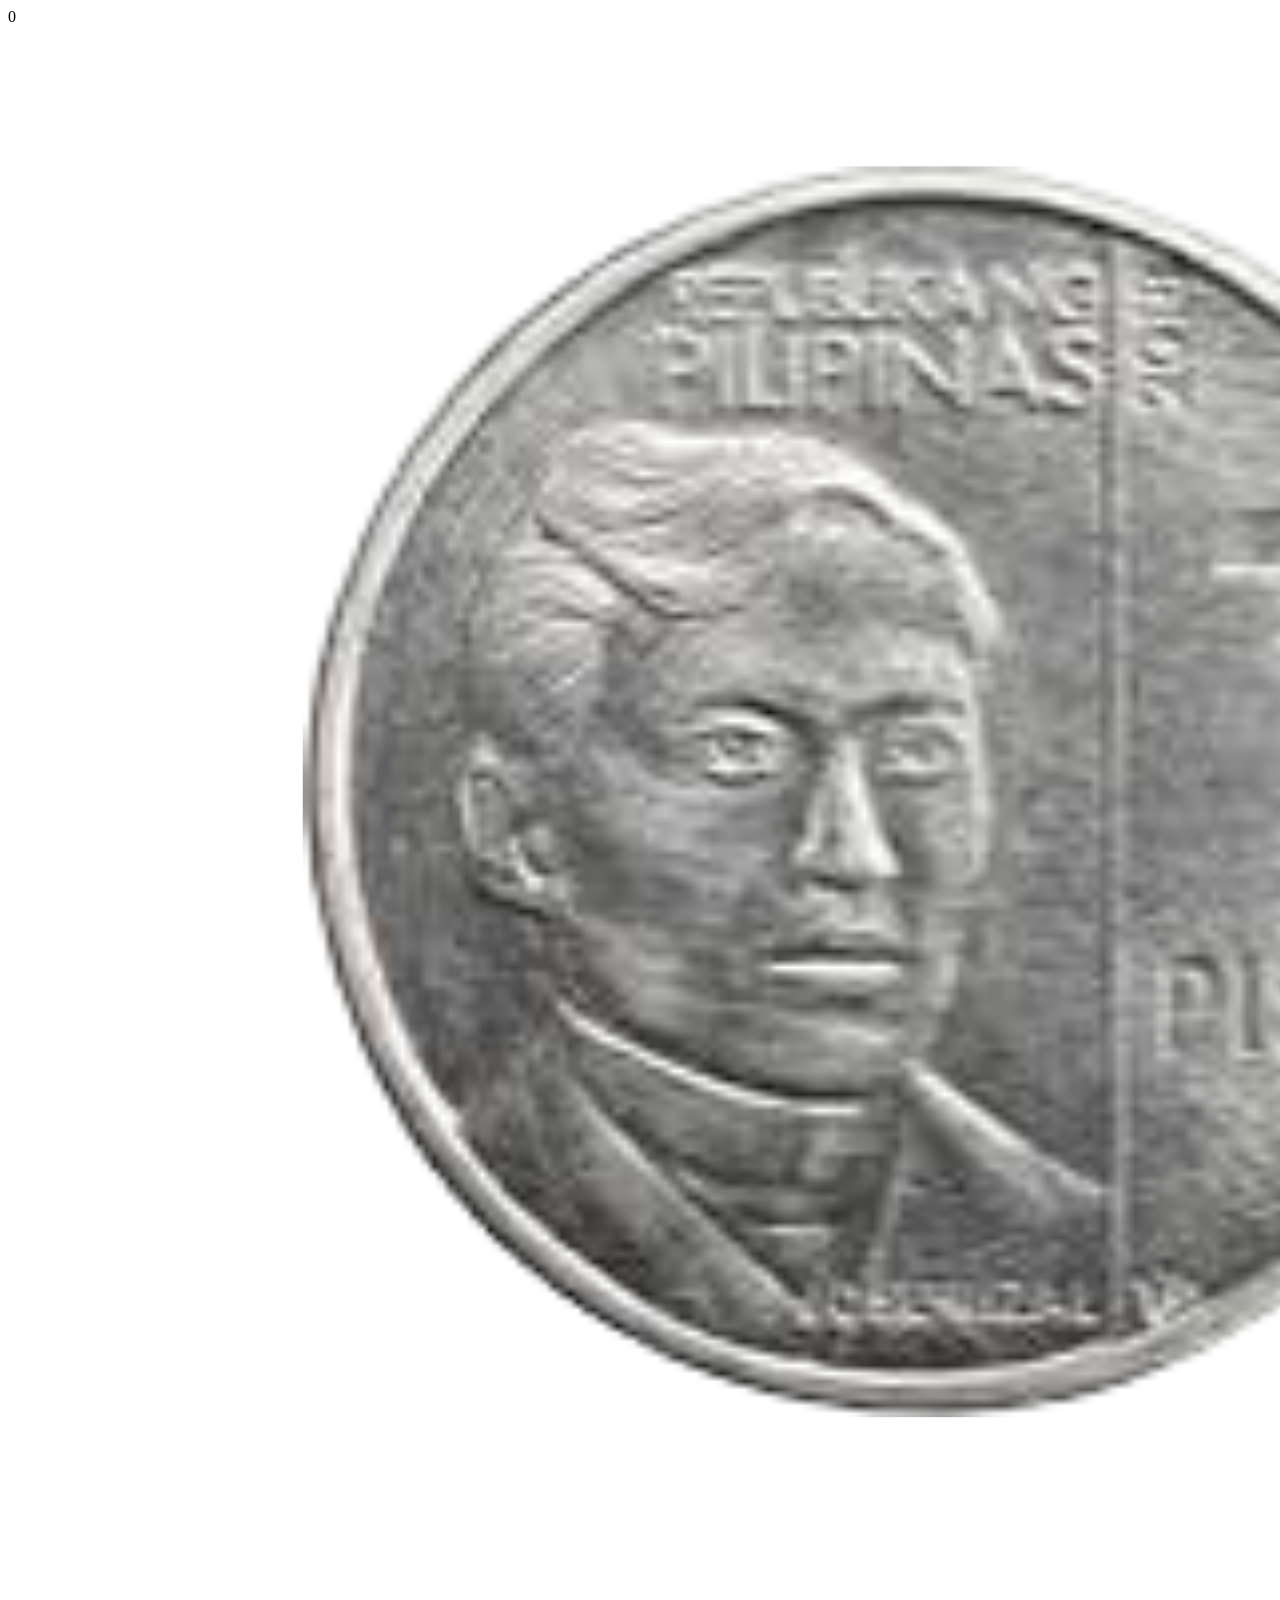
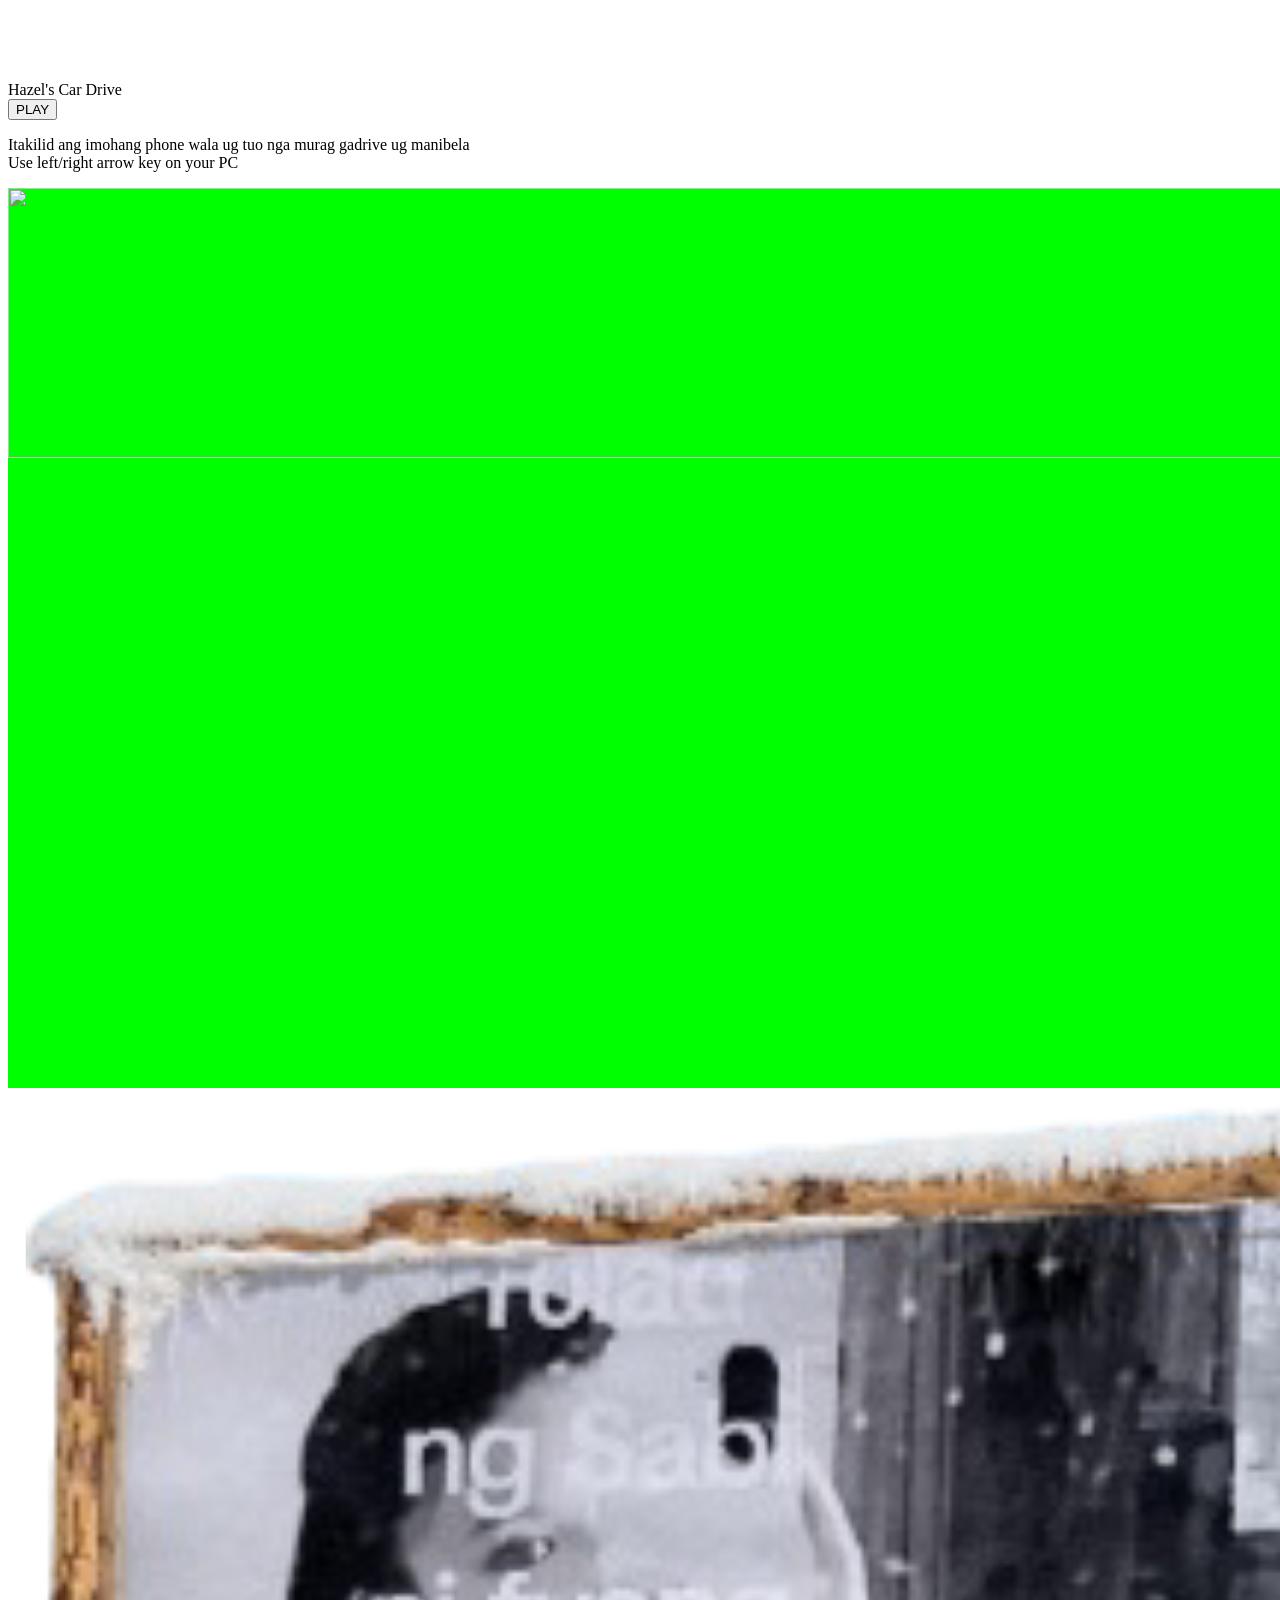
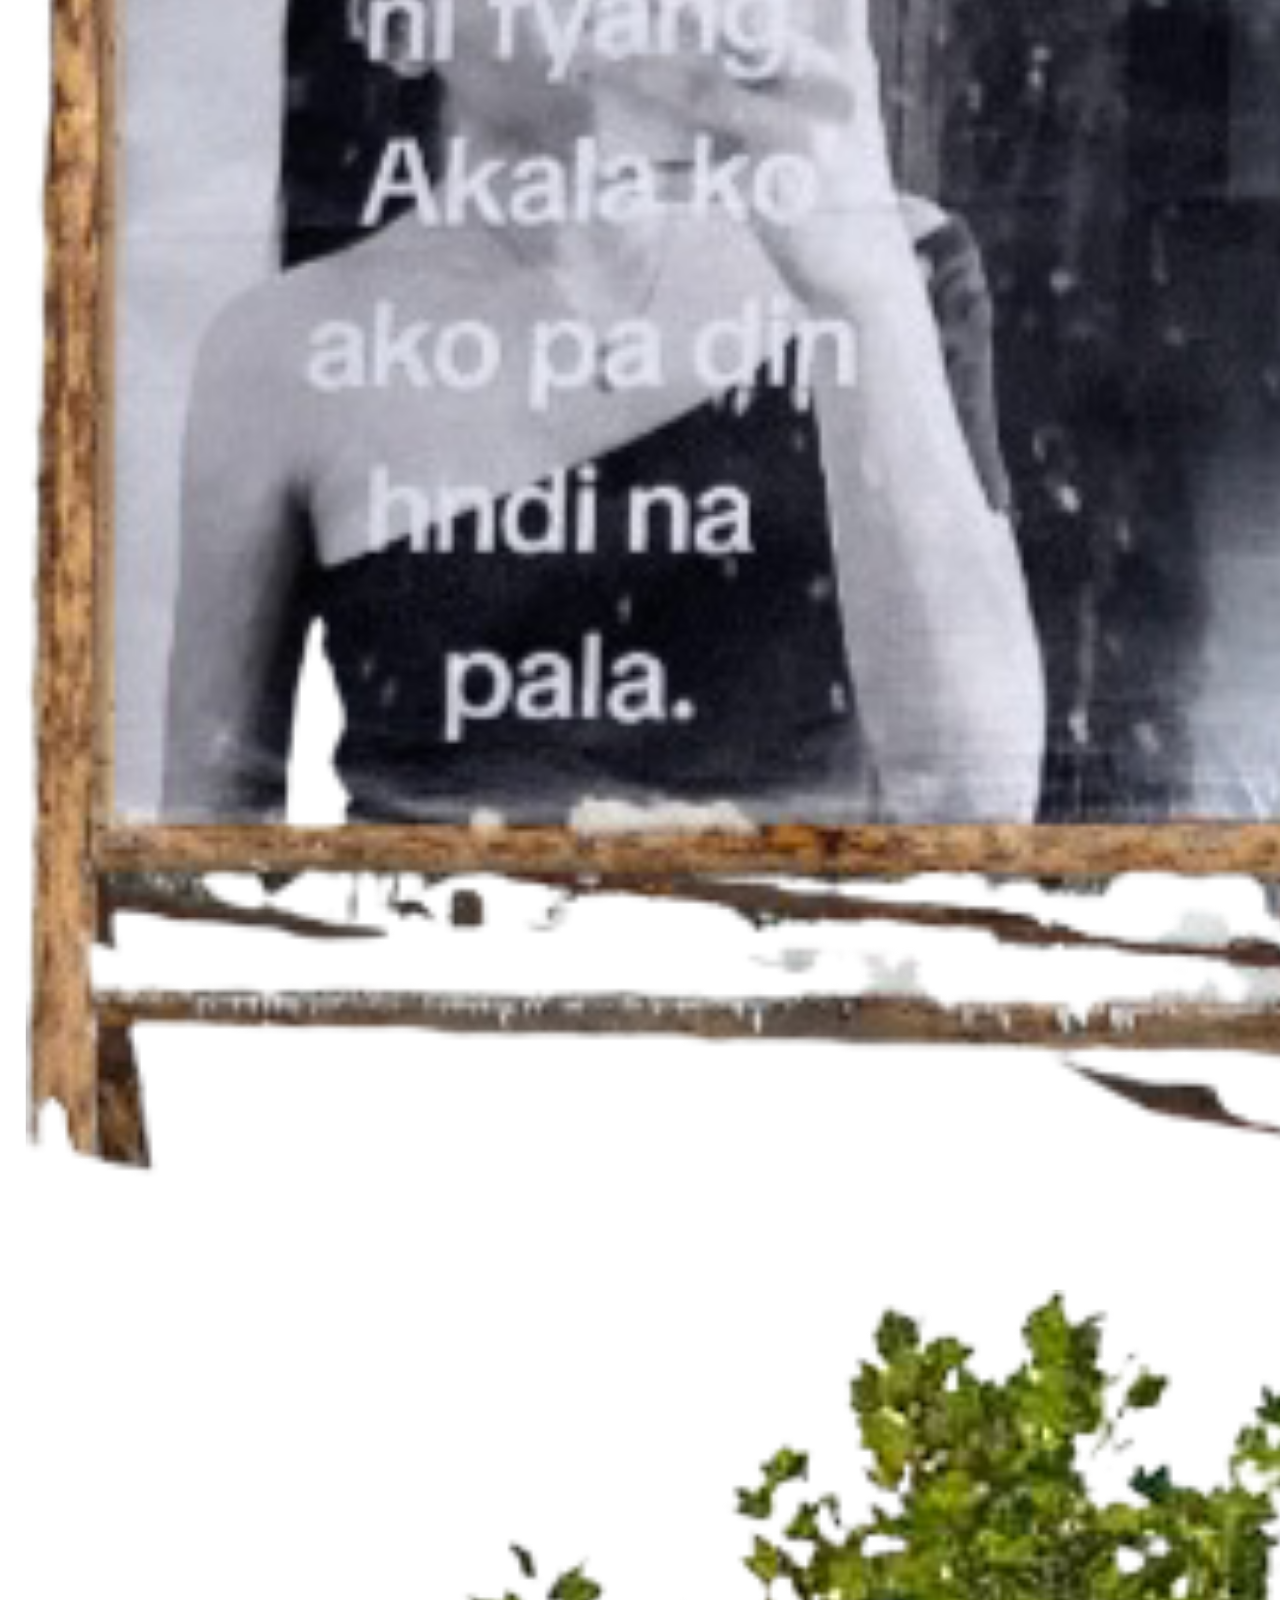
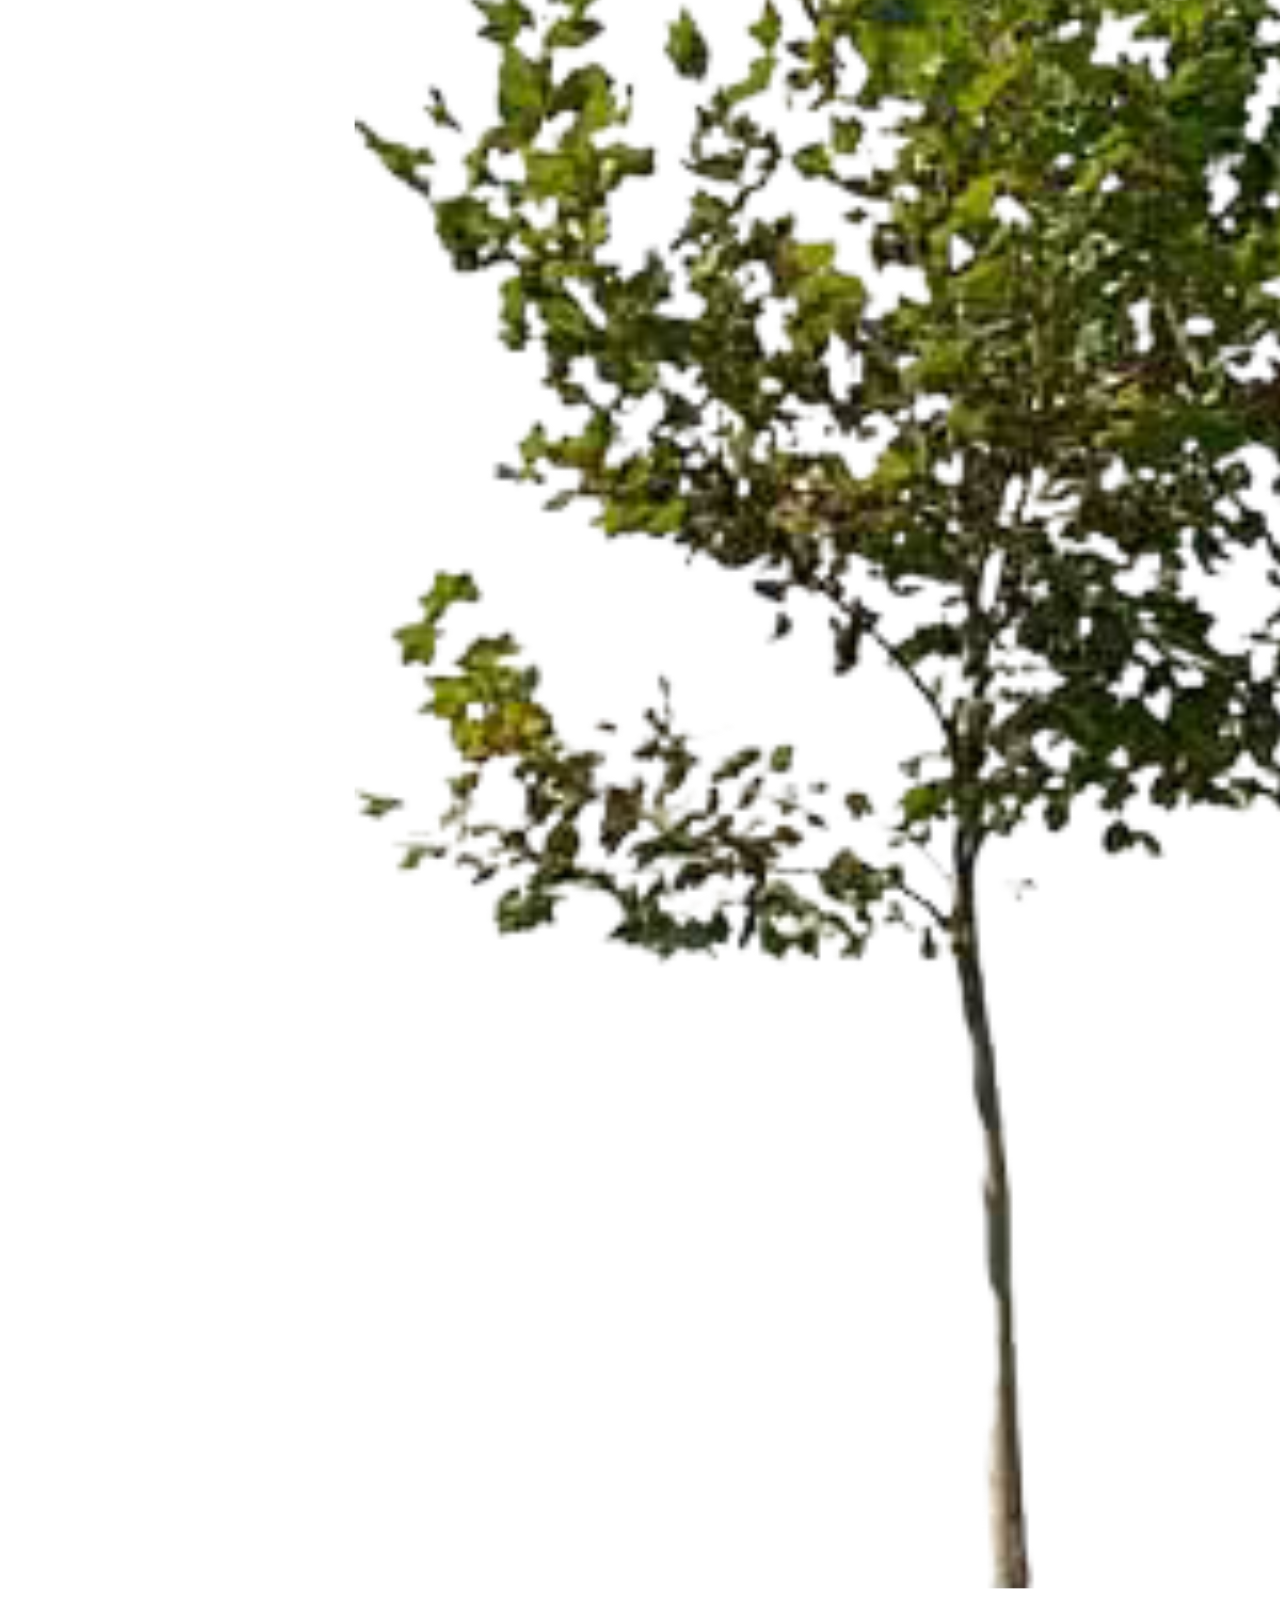
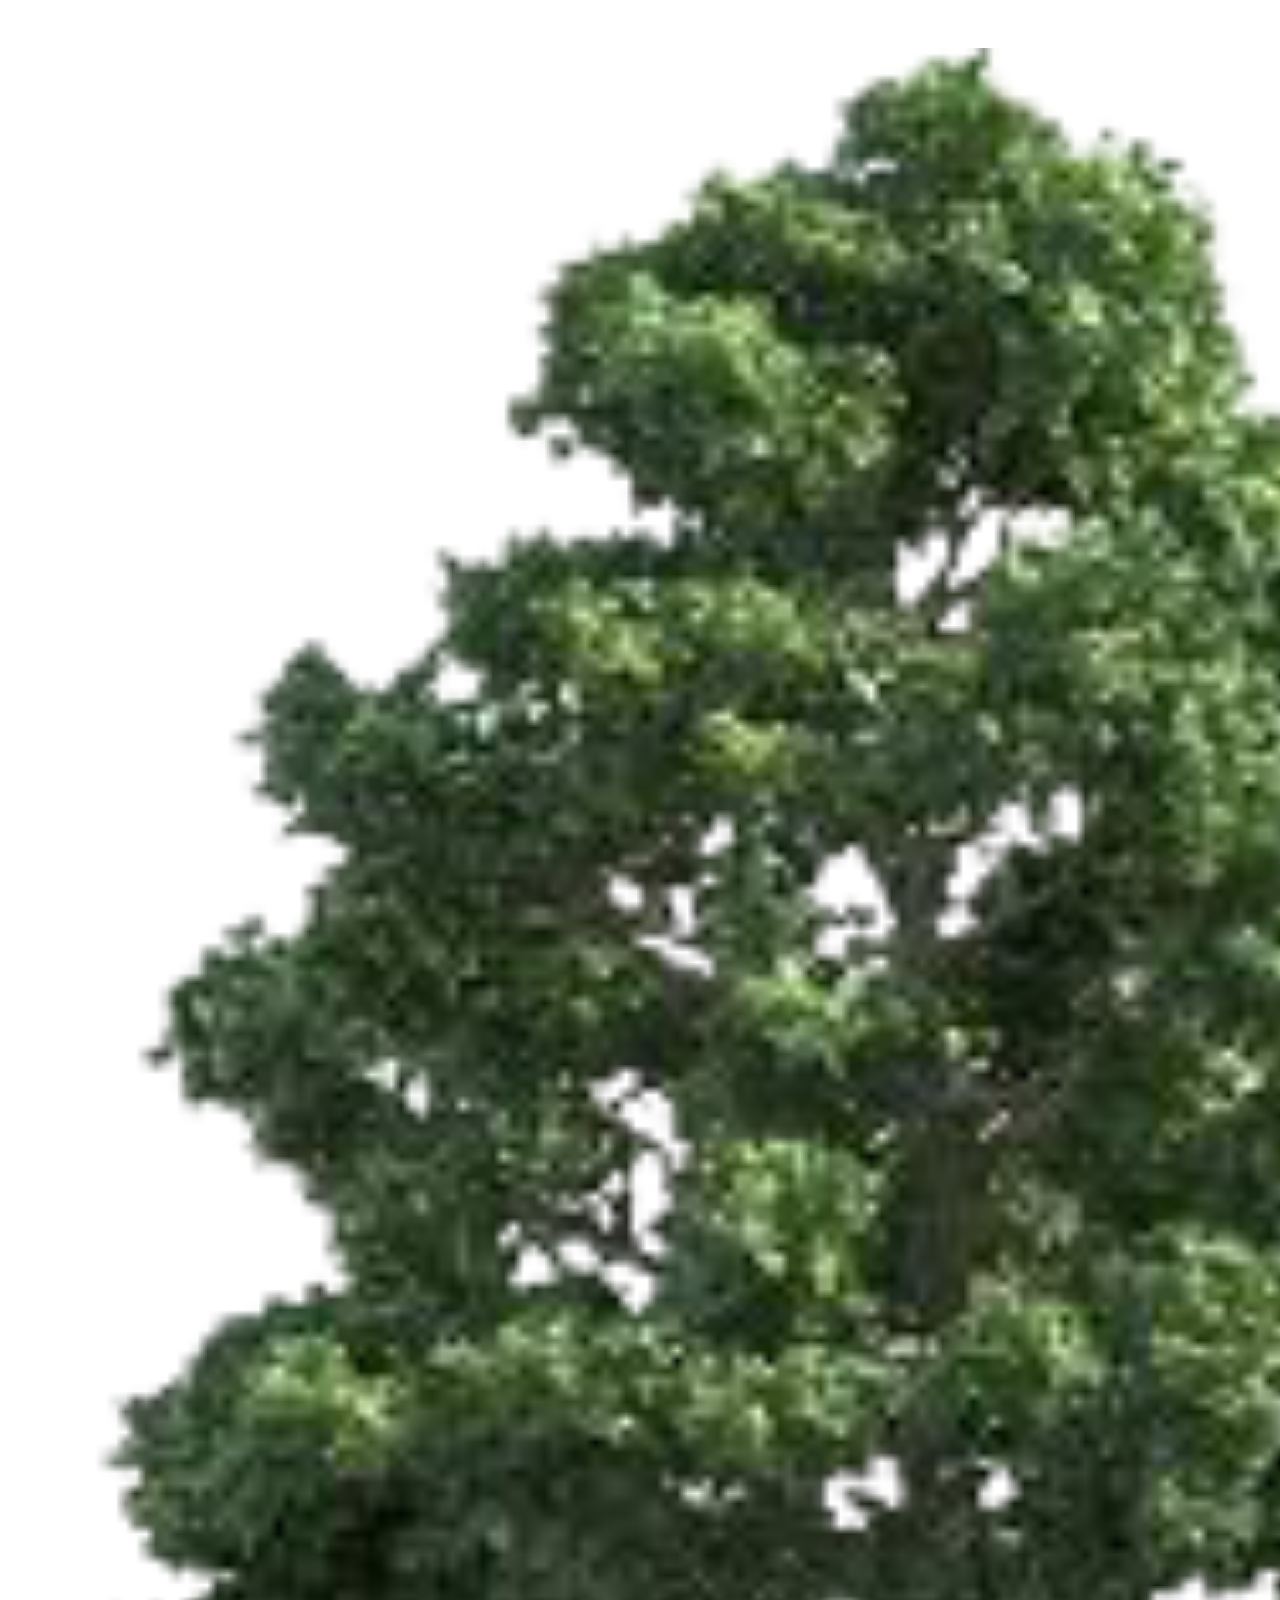
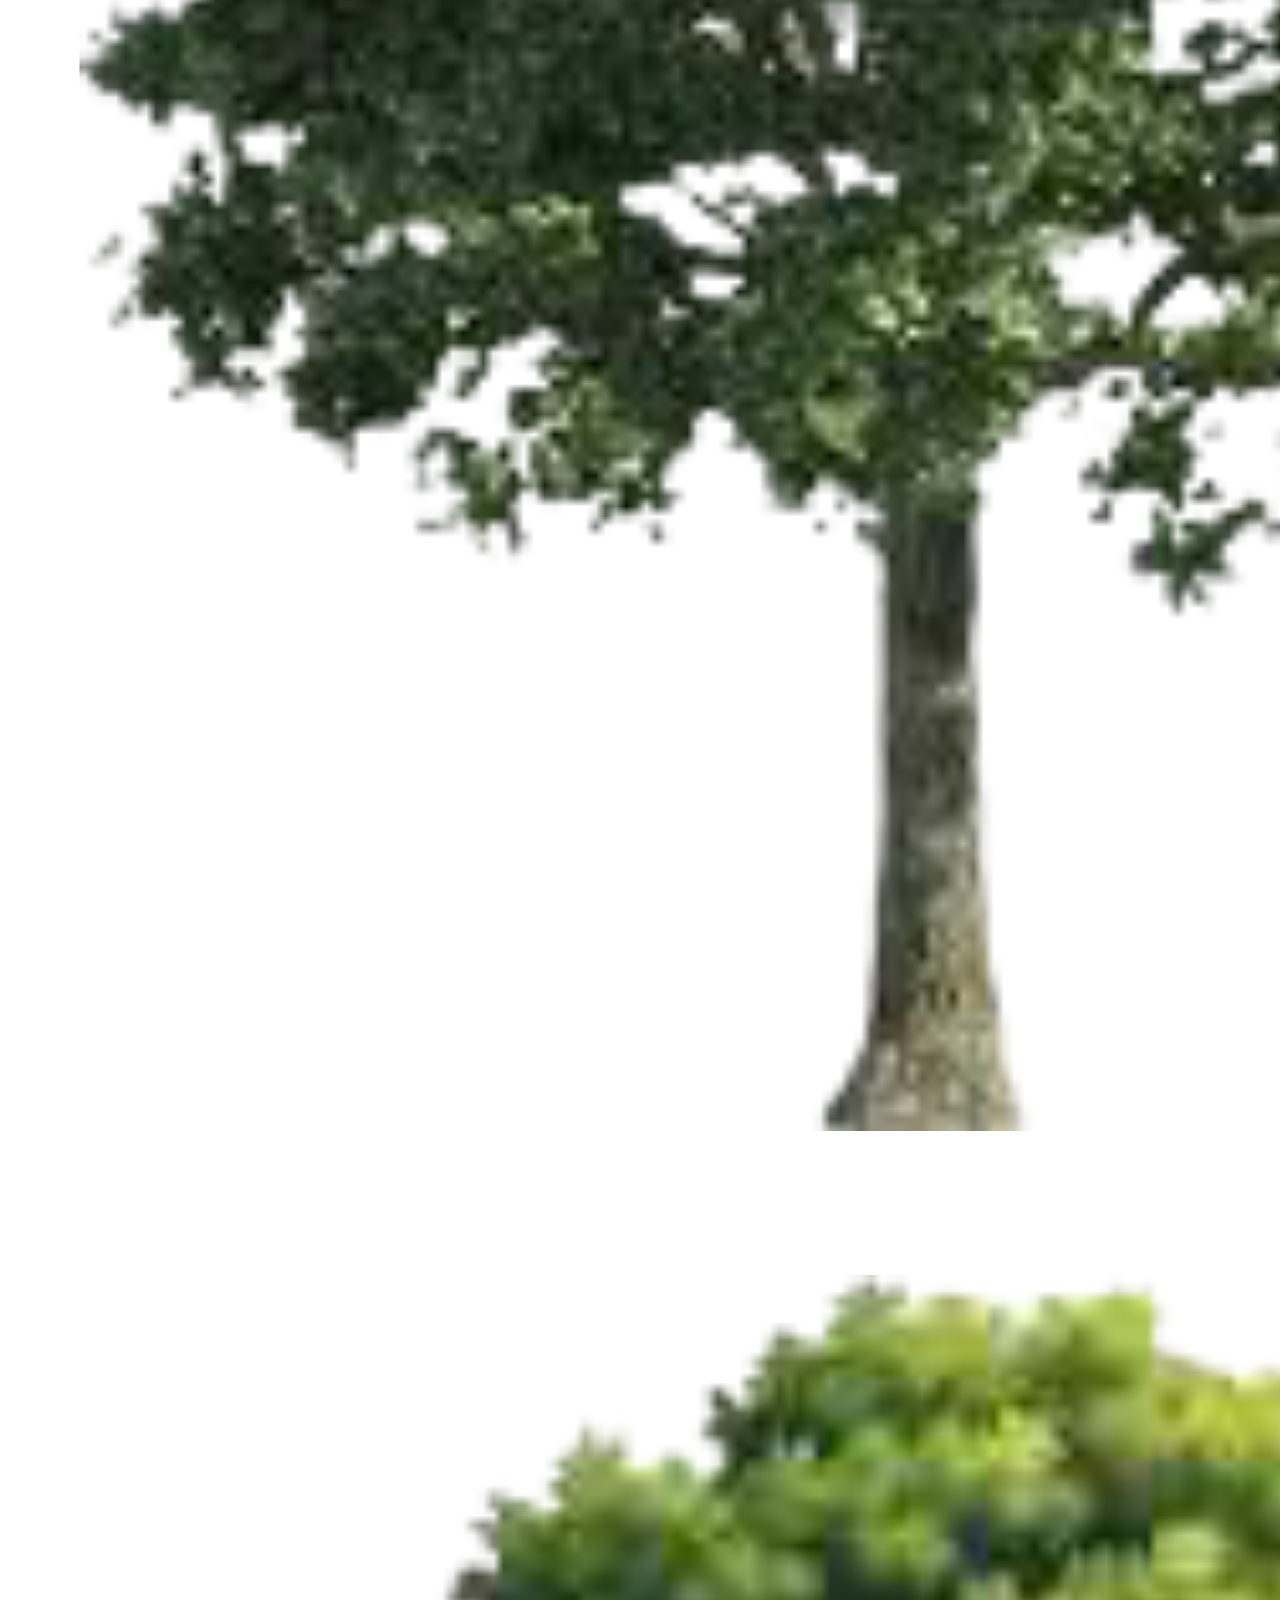
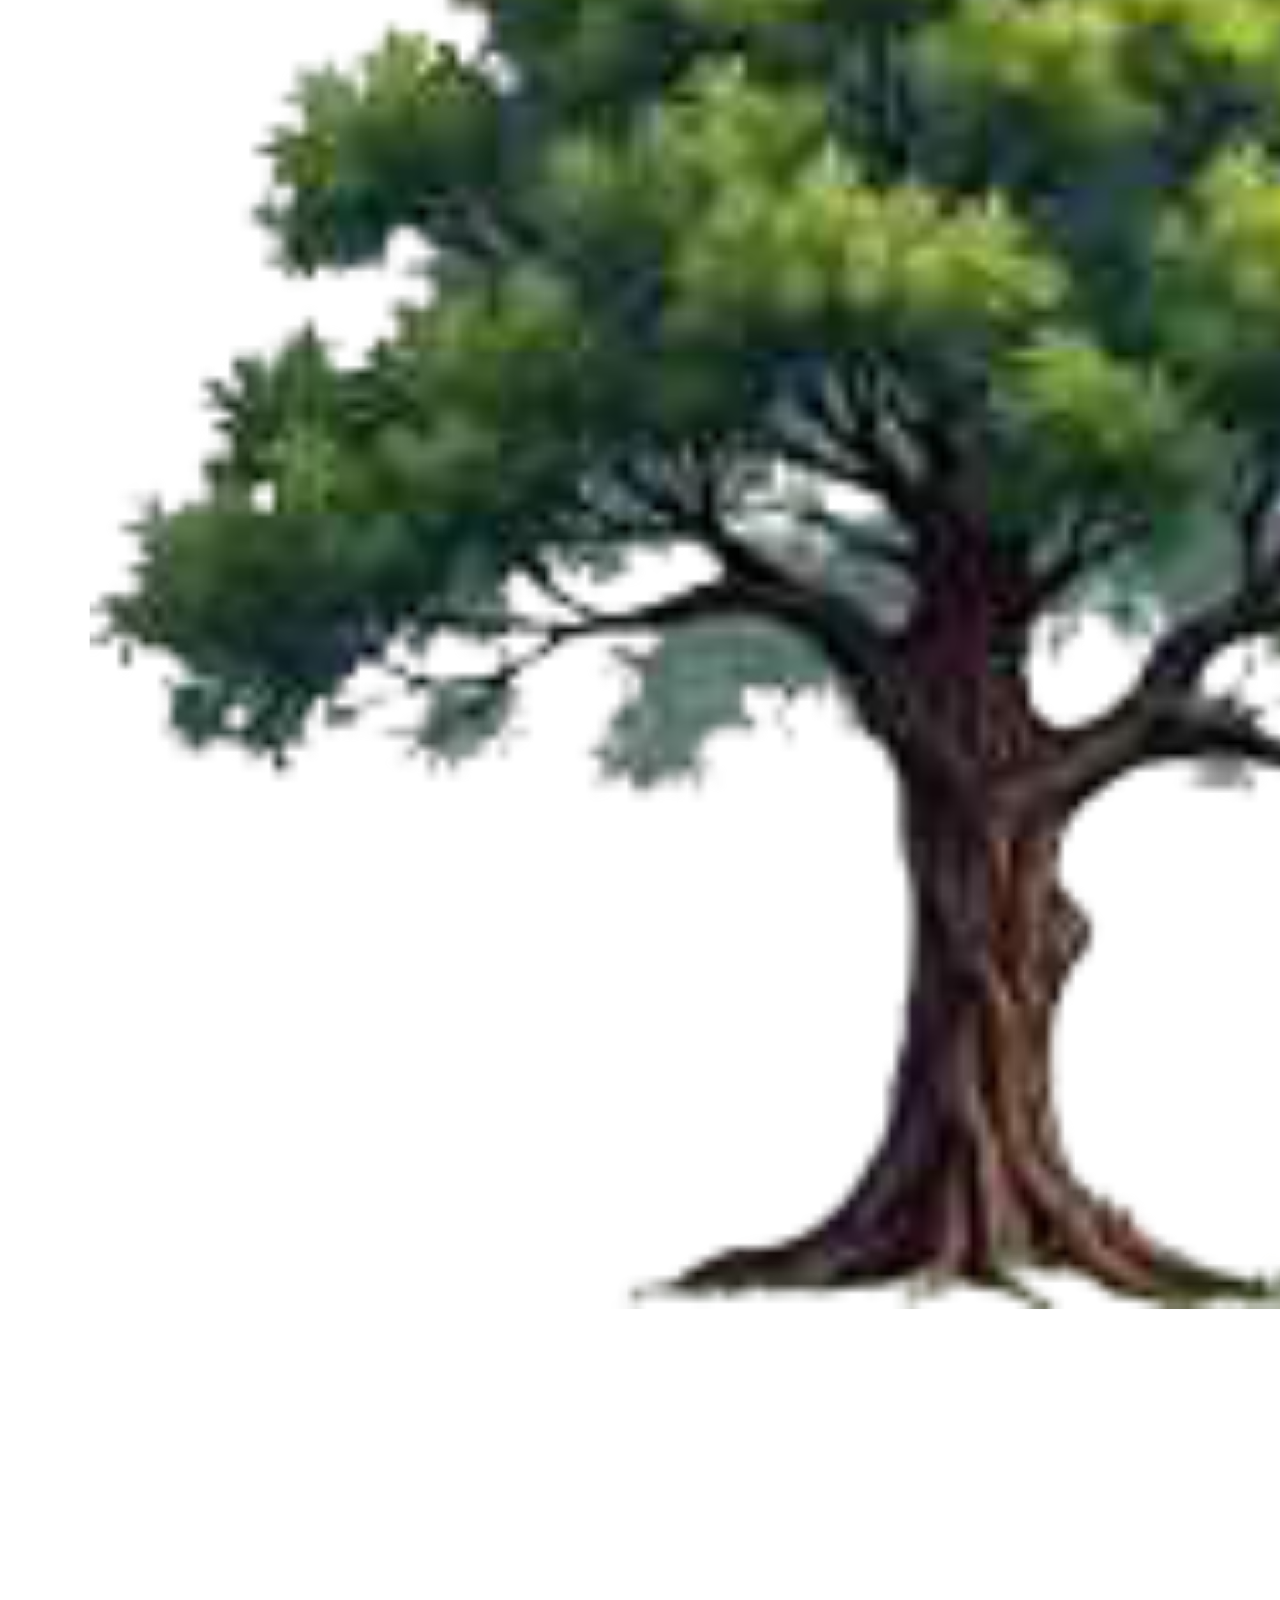
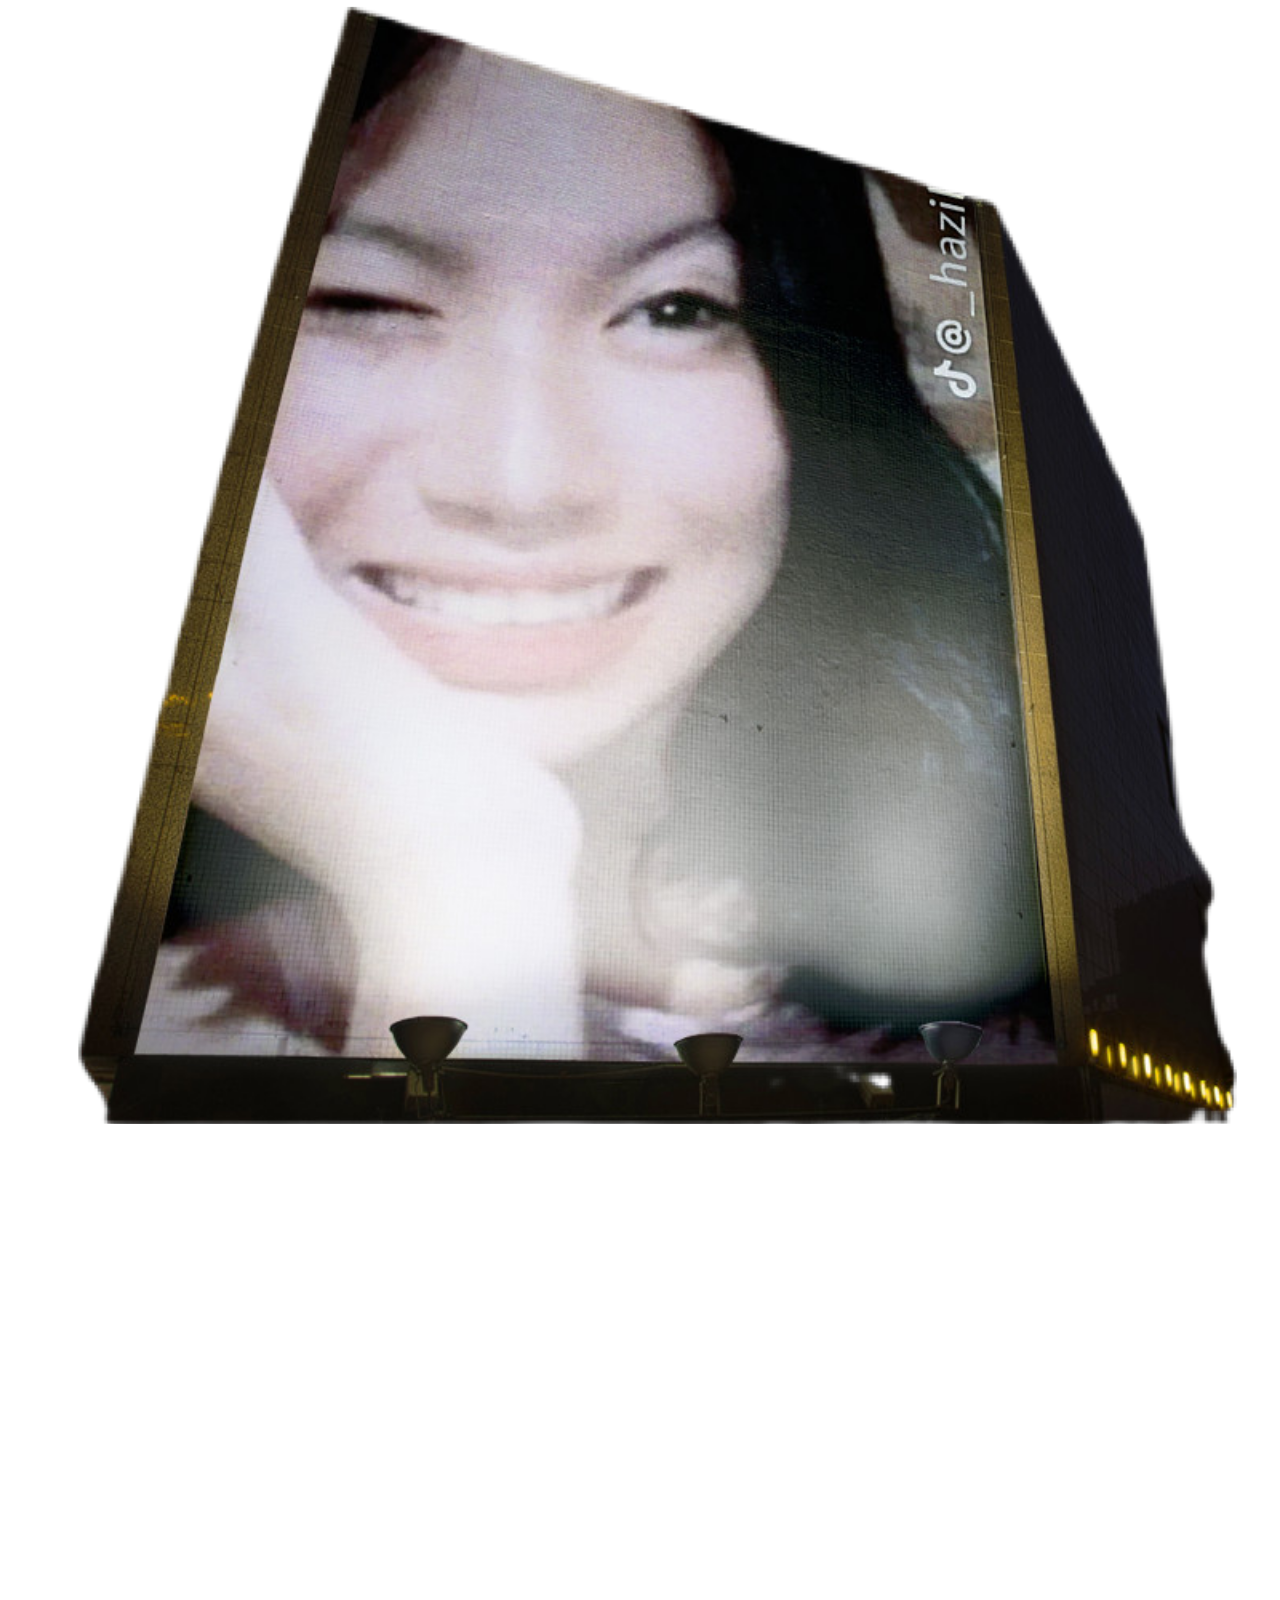
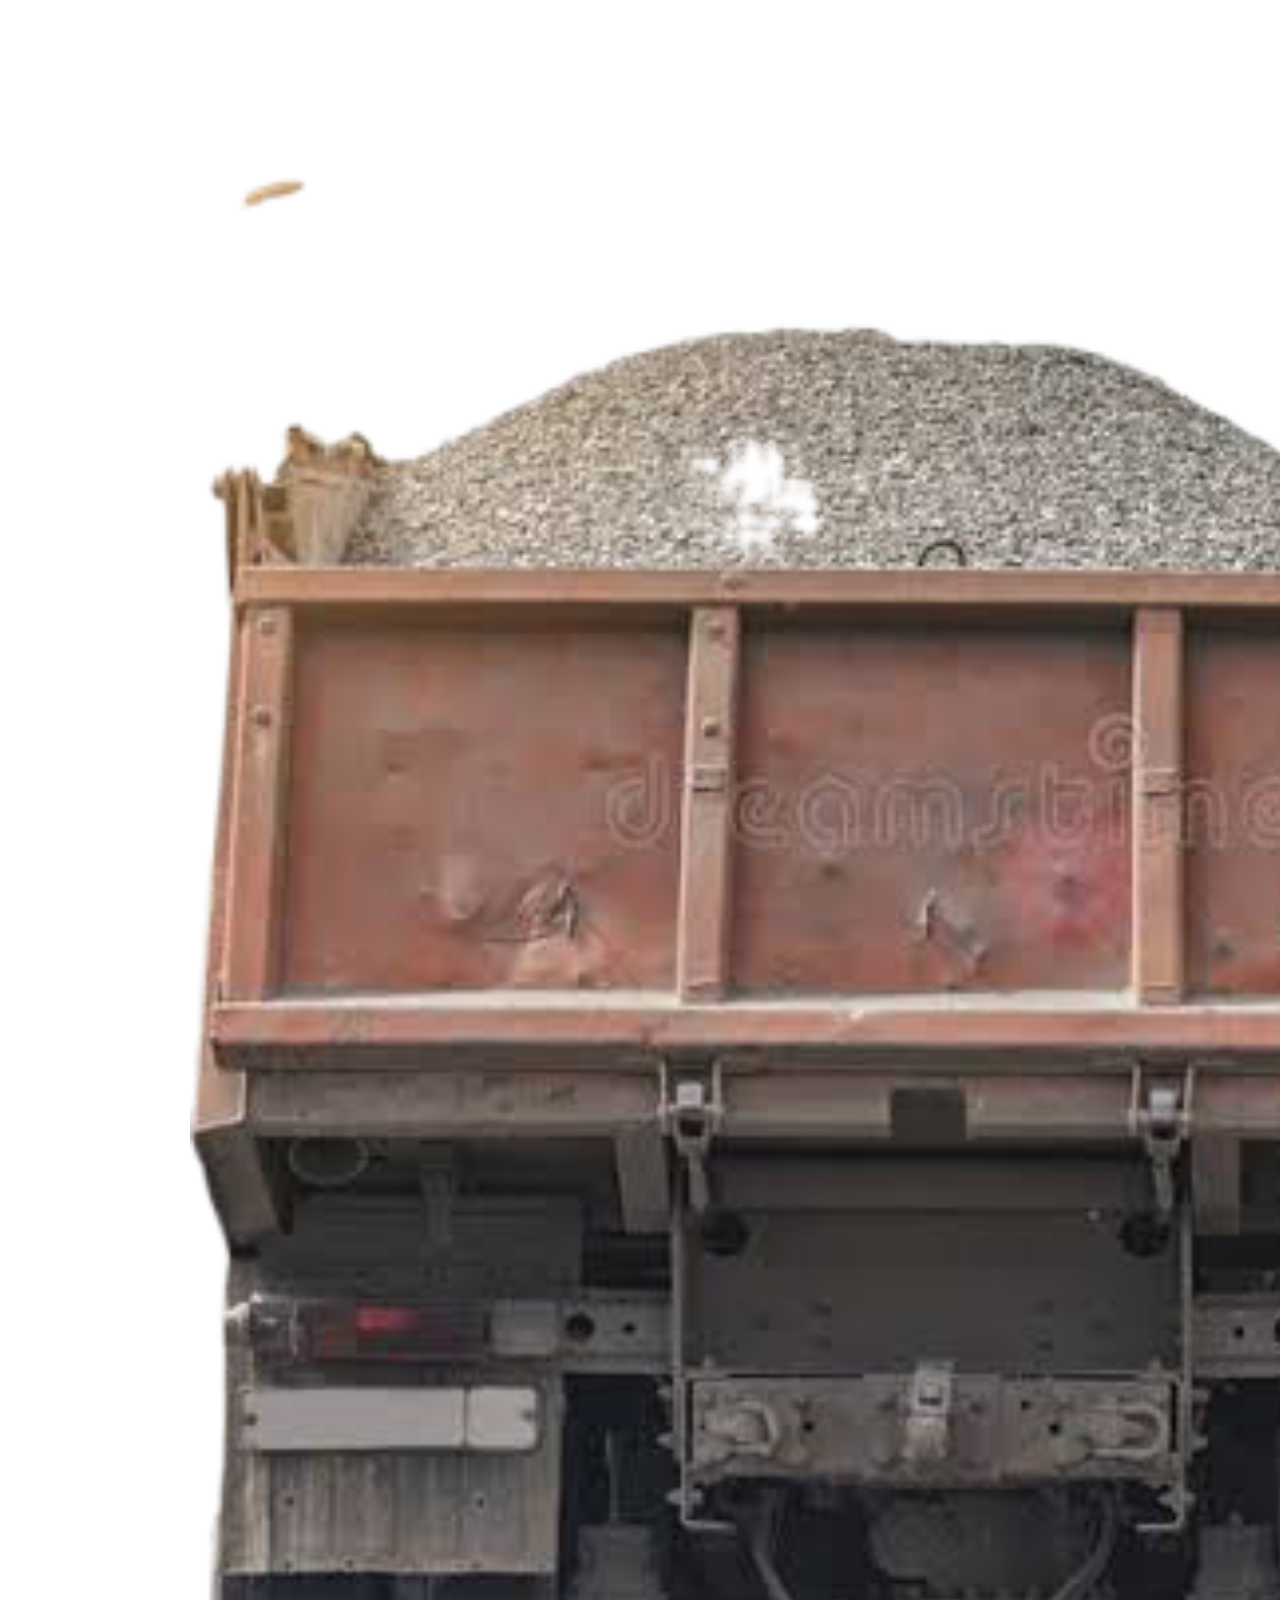
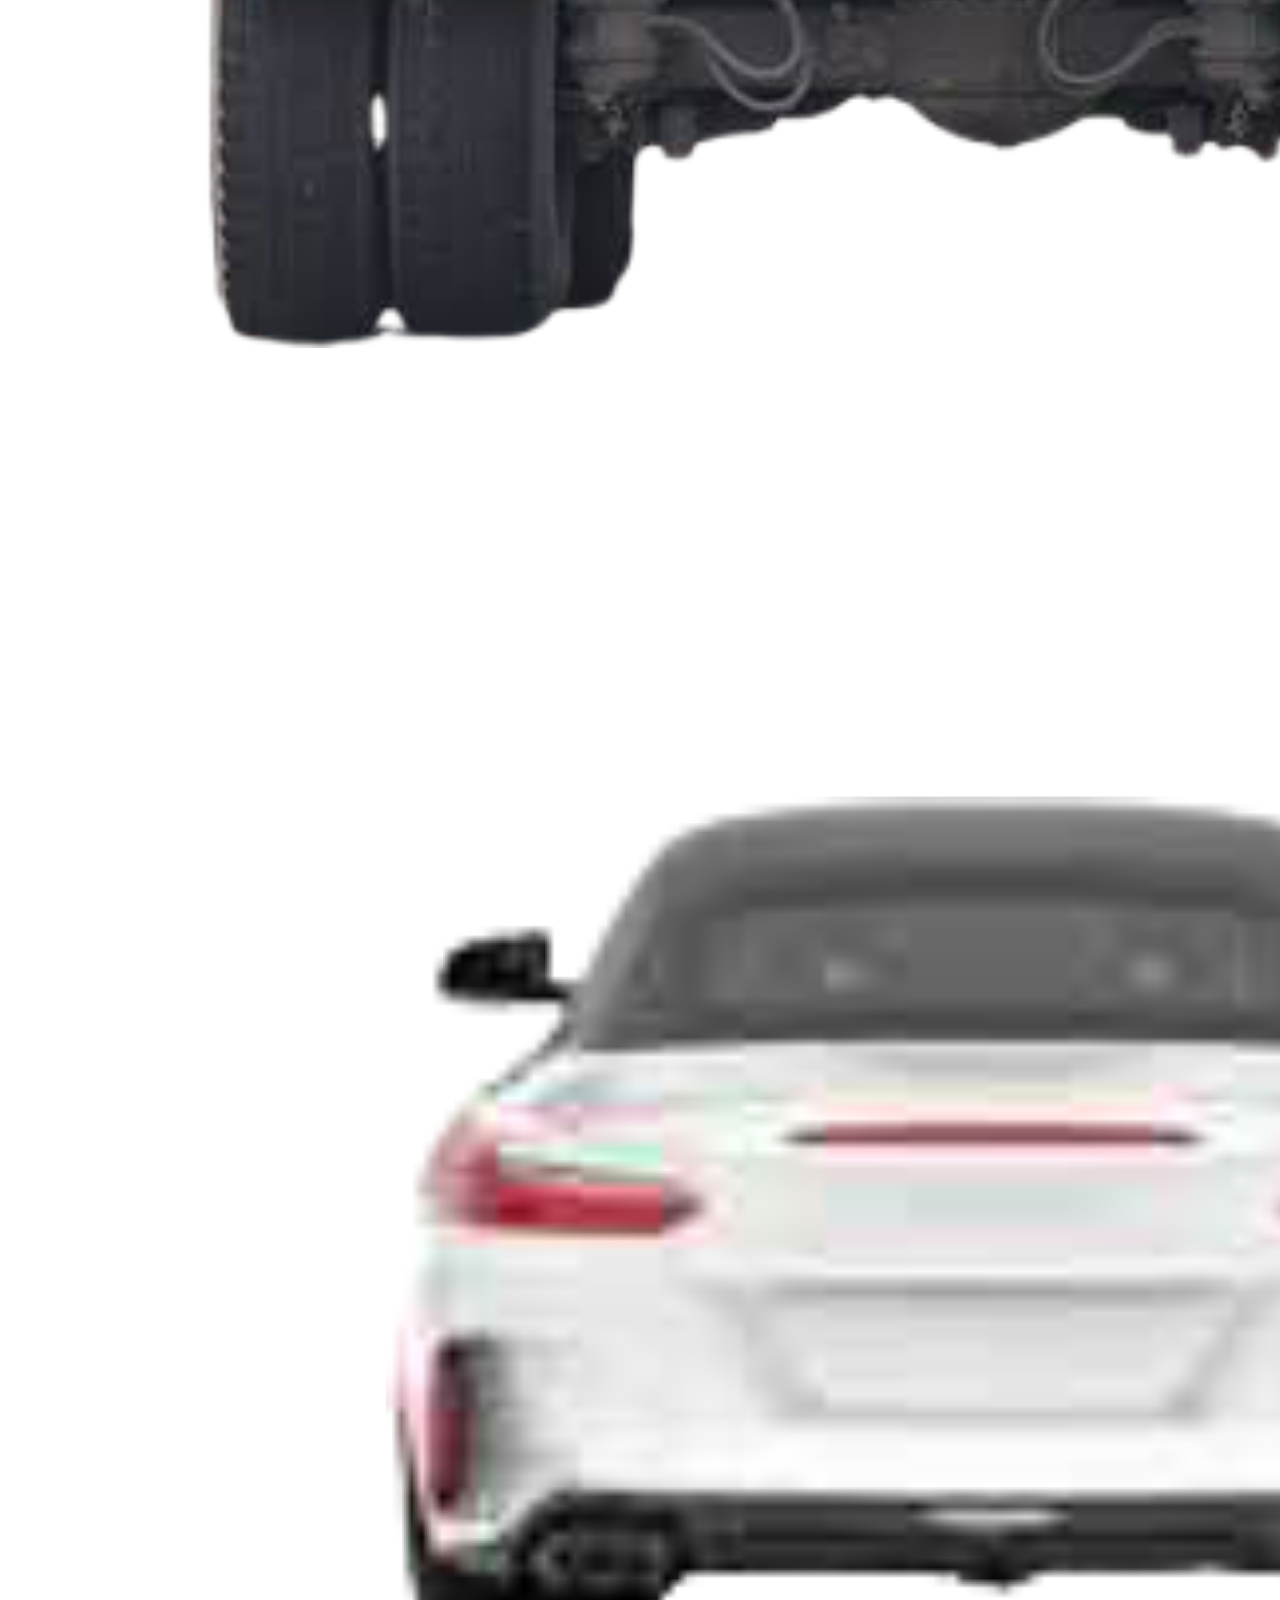
==== CarRace/index.html @ 6abb796c "Add files via upload" ====
<!DOCTYPE html>
<html lang="en">

  <head>
    <meta charset="UTF-8">
    <title>Ron 3d car</title>
    <link rel="stylesheet" href="./style.css">

  </head>
    
  <body>
  <!DOCTYPE html>
<html>
    <head>
        <title>Hazel's Car Drive</title>
        <meta name="viewport" content="width=device-width, initial-scale=1" >
    </head>
    <body onload="done()">
        <div id="scoreDiv">
            <span id="score">0</span>
            <img src="coin.png" id="cn">
        </div>
        <div class="gameHome" id="startPage">
            <div id="gameTitle">Hazel's Car Drive</div>
            <button onclick="ld()" id="playBtn"><span style="font-size:18px">Loading Assets<br>Please Wait...<br>This may take a few seconds for first time</span></button><br>
            <div id="ldc"><div id="loading"></div></div>
            <p>Itakilid ang imohang phone wala ug tuo nga murag gadrive ug manibela<br>Use left/right arrow key on your PC</p>
            <script type="text/javascript">
                (function(){
                    "use strict"
                    var hw = window.innerWidth || 360;
                    var hh = window.innerHeight || 560;
                    var gameHome = document.getElementById("startPage");
                    var scoreDiv = document.getElementById("scoreDiv");
                    if(hh > hw){
                        gameHome.style.height = hw+"px";
                        gameHome.style.width = hh+"px";
                        gameHome.style.transform = "translateX("+hw+"px) rotate(90deg)";
                        scoreDiv.style.bottom = 0;
                        scoreDiv.style.transform = "rotate(90deg) translateX(40px)";
                    }
                })();
            </script>
        </div>
        
        
        <div id="mainContainer" style="background:#0f0" >
            <img id="city" src="https://image.ibb.co/jCGU0y/cty.jpg">
            <canvas id="myCanvas" style="/*background:#9de732*/" ></canvas>
        </div>
        <img class="aImg" id="t1" src="t1.png">
        <img class="aImg" id="t2" src="t2.png">
        <img class="aImg" id="t3" src="t3.png">
        <img class="aImg" id="t4" src="t4.png">
        <img class="aImg" id="t5" src="t5.png">
        <img class="aImg" id="c1" src="c2.png">
        <img class="aImg" id="c3" src="c3.png">
        <img class="aImg" id="c4" src="c4.png">
        <img class="aImg" id="c5" src="c5.png">
        <script>
                   
        var ld;
        var loaded = false;
        
        function done(){
            document.getElementById("ldc").innerHTML="";
            document.getElementById("ldc").style.display = "none";
            document.getElementById("playBtn").innerHTML = "PLAY";
            loaded = true;
        }
        
        (function(){
            var w = window.innerWidth || 360;
            var h = window.innerHeight || 560;
        
            if(h > w){
                var nh = h;
                h = w;
                w = nh;
                document.getElementById("mainContainer").style.transform = "translateX("+(h)+"px) rotate(90deg)";
            }
            document.getElementById("mainContainer").style.width = w+"px";
            document.getElementById("mainContainer").style.height = h+"px";
            
            document.getElementById("city").style.height = h*.3+"px";
            document.getElementById("city").style.width = w+"px";
            
            var c = document.getElementById("myCanvas");
            c.height = h;
            c.width = w;
            
            var ctx = c.getContext("2d");
        
        function loadGame(){
            "use strict";
            
            var roadWidth = 5*w/36;
            var roadTop = h-h*0.7;
            var roadLeft = (w-roadWidth)/2;
            var roadConstant = roadLeft/(h-roadTop);
            var score = 0;
            var scoreC = document.getElementById("score");
            function updateScore(ds){
                score+=ds;
                scoreC.textContent = score;
            }
            updateScore(0);
            
            var rso = [];
            var ratio = 0.8;
            var totalRso = 20;
            var maxHF = h*(1-ratio)/(2.25*(1-Math.pow(ratio,totalRso)));
            var maxH = maxHF;
            var totalHeight = 0.7*h;
            var minWidth = 1;
            var maxWidth = 26;
            var dif = maxWidth - minWidth;
            var changedHeight = totalHeight-maxH*ratio;
            var cnst1 = Math.pow(ratio,totalRso)/(1-ratio);
            var stp = h-totalHeight;
            var tMaxH = h*20/36;
            var treeCnst = tMaxH/roadLeft;
            
            var gameDifficulty = 100;
            
            
            
            function TreeBuilder(src,src2,start,left){
                this.src = treeSrc[src];
                this.src2 = treeSrc[src2];
                this.y = start;
                this.x = 0;
                this.h = 0;
                this.w = 0;
                this.dy = 0.01;
                this.r = 1.009;
                this.left = left;
            }
            
            TreeBuilder.prototype.draw = function(){
                this.y += this.dy;
                this.dy *= this.r;
                this.x = (h-this.y)*roadConstant - this.w - this.w*this.left;
                this.h = (roadLeft-this.x-this.w*this.left)*treeCnst;
                this.w = this.h*2/3;
                
                ctx.drawImage(this.src,this.x,this.y-this.h,this.w,this.h);
                ctx.drawImage(this.src2,w-this.x-this.w,this.y-this.h,this.w,this.h);
            
                if(this.y >= h){
                    this.y = stp;
                    this.h = 0;
                    this.w = 0;
                    this.left = Math.random()*3;
                    this.dy = 0.5;
                }
            }
            
            function _i(x){
                return document.getElementById(x);
            }
            var treeSrc = [_i("t1"),_i("t2"),_i("t3"),_i("t4"),_i("t5")];
            
            var trees = [];
            for(var n = 0; n < ((h*0.7)/50-2); n++){
                trees.push(new TreeBuilder(Math.floor(Math.random()*4),Math.floor(Math.random()*4),stp+n*50,2));
            }
            
            
            var carWCnst = roadLeft*2/totalHeight;
            var carW = (w > 560) ? 120 : 90;
            var carH = carW*2/3;
            
            function CarBuilder(src,start,lane){
                this.src = carSrc[src];
                this.y = start;
                this.x = 0;
                this.h = 0;
                this.w = 0;
                this.dy = 0.5;
                this.lane = lane;
            }
            
            CarBuilder.prototype.draw = function(){
                this.dy *= 1.01;
                this.y += this.dy;
                this.x = (carWCnst/2)*(h-this.y)+(w-(carWCnst*(h-this.y)))*this.lane/8;
                this.w = carW-carW*carWCnst*(h-this.y)/w;
                this.h = 1.7*this.w/3;
                
                ctx.drawImage(this.src,this.x,this.y-this.h,this.w,this.h);
                if(this.y >= h-20){
                    if(Math.abs(this.x-cx) <= carH && Math.abs(this.y-h+carH) <= carH){
                        clearInterval(intv);
                        setTimeout(function(){
                            document.getElementById("mainContainer").style.display = "none";
                            document.getElementById("startPage").style.display = "block";
                        },1000);
                    }
                }
                if(this.y >= h+100){
                    this.y = stp;
                    this.h = 0;
                    this.w = 0;
                    this.left = Math.random()*3;
                    this.dy = 0.5;
                    this.lane = 1+Math.random()*5;
                }
            }
            
            var carSrc = [_i("c3"),_i("c4"),_i("c5")];
            
            var cars = [];
            for(var n = 0; n < ((h*0.7+100)/gameDifficulty); n++){
                cars.push(new CarBuilder(Math.floor(Math.random()*3),stp+n*gameDifficulty,1));
            }
            
            //Coin.....
            var coinW = (w > 560) ? 75 : 60;
            function CoinBuilder(start,lane){
                this.src = coinSrc;
                this.y = start;
                this.x = 0;
                this.h = 0;
                this.w = 0;
                this.dy = 0.5;
                this.lane = lane;
            }
            
            CoinBuilder.prototype.draw = function(){
                this.dy *= 1.01;
                this.y += this.dy;
                this.x = (carWCnst/2)*(h-this.y)+(w-(carWCnst*(h-this.y)))*this.lane/8;
                this.w = coinW-coinW*carWCnst*(h-this.y)/w;
                this.h = this.w;
                
                ctx.drawImage(this.src,this.x,this.y-this.h,this.w,this.h);
                if(this.y >= h-20){
                    if(Math.abs(this.x-cx) <= coinW && Math.abs(this.y-h+coinW) <= coinW){
                        this.y = stp;
                        this.h = 0;
                        this.w = 0;
                        this.left = Math.random()*3;
                        this.dy = 0.5;
                        this.lane = Math.floor(1+Math.random()*5);
                        updateScore(1);
                    }
                }
                if(this.y >= h+100){
                    this.y = stp;
                    this.h = 0;
                    this.w = 0;
                    this.left = Math.random()*3;
                    this.dy = 0.5;
                    this.lane = Math.floor(1+Math.random()*5);
                }
            }
            
            var coinSrc = _i("cn");
            
            var coins = [];
            for(var n = 0; n < ((h*0.7+100)/(gameDifficulty-50)); n++){
                coins.push(new CoinBuilder(stp+n*(gameDifficulty-50),6));
            }
            
            
            
            //End Coin...
            
            
            
            function rectPoints(n,ho){
                n = totalRso-n-1;
                var y1 = stp+maxH*cnst1*(Math.pow(1/ratio,n)-1);
                var x1 = roadLeft-roadConstant*(y1-stp);
                var y2 = y1;
                var x2 = x1 + minWidth+(y1-stp)*dif/totalHeight;
                var y3 = y1 + maxH*cnst1*(Math.pow(1/ratio,n+1)-1);
                var x3 = roadLeft-roadConstant*(y3-stp);
                var y4 = y3;
                var x4 = x3 + minWidth+(y3-stp)*dif/totalHeight;
                
                return [x1,y1,x2,y2,x4,y4,x3,y3];
            }
            
            
            for(var n = 0; n < totalRso; n++){
                rso.push(rectPoints(n,h));
                rso[n][8] = (n%2==0) ? "#000" : "#fff";
            }
            
            function draw(){
                ctx.beginPath();
                ctx.moveTo((w-roadWidth)/2,stp);
                ctx.lineTo((w-roadWidth)/2+roadWidth,stp);
                ctx.lineTo(w,h);
                ctx.lineTo(0,h);
                ctx.fillStyle="#555";
                ctx.fill();
                ctx.closePath();
                for(var n = 0; n < totalRso; n++){
                    ctx.beginPath();
                    ctx.moveTo(rso[n][0],rso[n][1]);
                    ctx.lineTo(rso[n][2],rso[n][3]);
                    ctx.lineTo(rso[n][4],rso[n][5]);
                    ctx.lineTo(rso[n][6],rso[n][7]);
                    ctx.lineTo(rso[n][0],rso[n][1]);
                    ctx.lineWidth = 2;
                    ctx.fillStyle = rso[n][8];//"rgb("+Math.floor(Math.random()*255)+","+Math.floor(Math.random()*255)+","+Math.floor(Math.random()*255)+")";
                    ctx.fill();
                    ctx.closePath();
                    
                    ctx.beginPath();
                    ctx.moveTo(w-rso[n][0],rso[n][1]);
                    ctx.lineTo(w-rso[n][2],rso[n][3]);
                    ctx.lineTo(w-rso[n][4],rso[n][5]);
                    ctx.lineTo(w-rso[n][6],rso[n][7]);
                    ctx.lineTo(w-rso[n][0],rso[n][1]);
                    ctx.lineWidth = 2;
                    ctx.fillStyle = rso[n][8];//"rgb("+Math.floor(Math.random()*255)+","+Math.floor(Math.random()*255)+","+Math.floor(Math.random()*255)+")";
                    ctx.fill();
                    ctx.closePath();
                    
                    
                }
                
            }
            
            var cx = (w-carW)/2;
            var cl = false, cr = false;
            var car = _i("c1");
            var ms = 3*w/560;
            function drawCar(){
                if(cl) if(cx+carW+50 < w) cx+=ms;
                if(cr) if(cx-50 > 0) cx-=ms;
                ctx.drawImage(car,cx,h-carH,carW,carH);
            }
            
            
            var m = 0;
            var intv = setInterval(function(){
                try{
                ctx.clearRect(0,0,w,h);
                maxH+=0.5;
                changedHeight = maxH*cnst1*(Math.pow(1/ratio,totalRso-1)-1);//maxH*(1-Math.pow(ratio,totalRso-5))/(1-ratio);
                if(changedHeight >= totalHeight){
                    maxH = maxHF;
                    m++;
                }
                for(var n = 0; n < totalRso; n++){
                    rso[n]=rectPoints(n,h-totalHeight+changedHeight);
                    if(m%2==0) rso[n][8] = (n%2==0) ? "#000" : "#fff";
                    else rso[n][8] = (n%2==1) ? "#000" : "#fff";
                }
                draw();
                for(var n = 0; n < trees.length; n++){
                    trees[n].draw();
                }
                
                for(var n = 0; n < coins.length; n++){
                    coins[n].draw();
                }
                
                for(var n = 0; n < cars.length; n++){
                    cars[n].draw();
                }
                
                
                drawCar();
                }catch(err){
                    
                }
                
            },10)
            //draw();
            
            //Game Control
            
            //Touch
            function getTouch(e){
                e.preventDefault();
                var to = e.changedTouches[0];
                var ty = parseInt(to.clientY);
                if(ty>(h/2)){
                    cl = true;
                }
                else{
                    cr = true;
                }
            }
            function getTouchEnd(){
                cl = false;
                cr = false;
            }
            
            c.removeEventListener("touchstart",getTouch);
            c.removeEventListener("touchend",getTouchEnd);
            c.addEventListener("touchstart",getTouch);
            c.addEventListener("touchend",getTouchEnd);
            //Key..
            function getKey(e){
                e.preventDefault();
                var ty = e.keyCode;
                if(ty===39){
                    cr = false;
                    cl = true;
                }
                else if(ty===37){
                    cl = false;
                    cr = true;
                }
            }
            function getKeyEnd(e){
                var ty = e.keyCode;
                if(ty === 39) cl = false;
                else if(ty === 37) cr = false;
            }
            
            document.body.removeEventListener("keydown",getKey);
            document.body.removeEventListener("keyup",getKeyEnd);
            document.body.addEventListener("keydown",getKey);
            document.body.addEventListener("keyup",getKeyEnd);
            //Accelarometre
            
            function driveCar(e){
                var y = e.accelerationIncludingGravity.y;
            
                if(y > 0){
                    if(cx+carW+50 < w) cx += y*ms;
                }
                else{
                    if(cx-50 > 0) cx += y*ms;
                }
            }
            
            if(window.DeviceMotionEvent){
                window.removeEventListener("devicemotion",driveCar)
                   window.addEventListener("devicemotion",driveCar,false)
            }
            //End
        }
        ld = function(){
            if(loaded){
                document.getElementById("startPage").style.display = "none";
                document.getElementById("mainContainer").style.display = "block";
                loadGame();
            }
        }
        })();
        
        </script>
    </body>
</html>
    <script  src="./script.js"></script>

  </body>
  
</html>
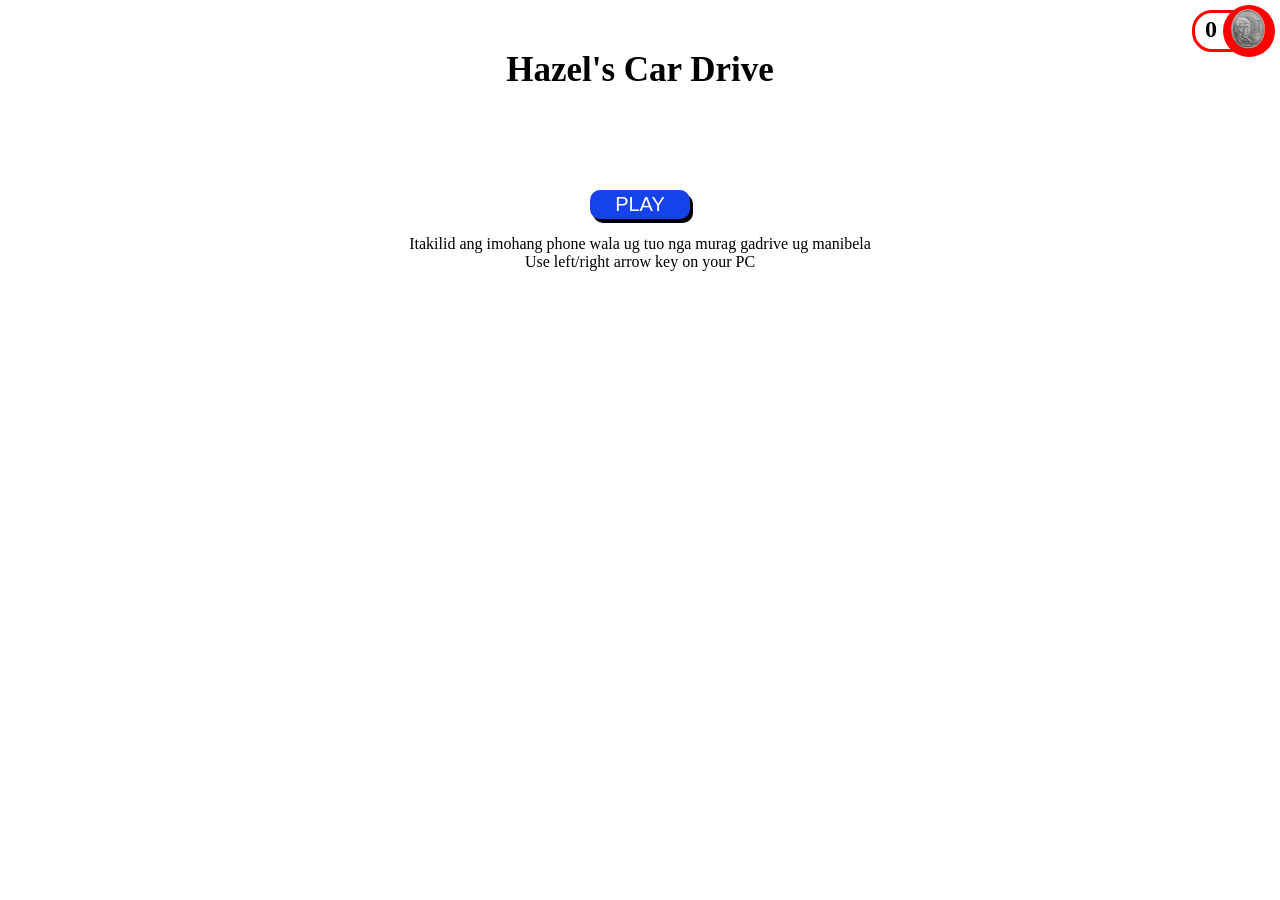
==== commit 84ed5203: "Update index.html" ====
--- a/CarRace/index.html
+++ b/CarRace/index.html
@@ -163,7 +163,7 @@
             
             var trees = [];
             for(var n = 0; n < ((h*0.7)/50-2); n++){
-                trees.push(new TreeBuilder(Math.floor(Math.random()*4),Math.floor(Math.random()*4),stp+n*50,2));
+                trees.push(new TreeBuilder(Math.floor(Math.random()*5),Math.floor(Math.random()*4),stp+n*50,2));
             }
             
             
--- a/CarRace/style.css
+++ b/CarRace/style.css
@@ -0,0 +1,138 @@
+body{
+                margin:0;
+                height:100vh;
+                width:100vw;
+            }
+            
+            #mainContainer {
+                position:absolute;
+                top:0;
+                left:0;
+                transform-origin:0% 0%;
+                width:100%;
+                transform:  translateX(0px) rotate(0deg);
+                overflow: hidden;
+            }
+            
+            #city {
+                position:absolute;
+                top:0;
+                left:0;
+                height:30vw;
+                width:100%;
+                z-index:-1;
+                display: block;
+            }
+            
+            #myCanvas {
+                background:transparent;
+                z-index: 100;
+            }
+            
+            .aImg {
+                display:none;
+            }
+            
+            #mainContainer {
+                display:none;
+            }
+            
+            #scoreDiv {
+                position:absolute;
+                right:0;
+                background:transparent;
+                display:inline-block;
+                border:3px solid red;
+                padding:3px 50px 3px 10px;
+                border-radius:20px;
+                font-weight:700;
+                font-size:24px;
+                height:30px;
+                margin:10px;
+                z-index:1000;
+                transform-origin:100% 0%;
+            }
+            
+            #cn {
+                height:52px;
+                width:52px;
+                background:red;
+                position:absolute;
+                right:-8px;
+                top:-8px;
+                border-radius:50%;
+            }
+            
+            .gameHome {
+                position:absolute;
+                top:0;
+                left:0;
+                background:#fff;
+                height:100vh;
+                width:100vw;
+                transform-origin:0% 0%;
+                text-align:center;
+            }
+            
+            #gameTitle {
+                text-align:center;
+                font-family:cursive;
+                font-size:35px;
+                margin-top:50px;
+                font-weight:800;
+            }
+            
+            #playBtn {
+                font-size:20px;
+                display:inline-block;
+                background:#1642ea;
+                color:#fff;
+                padding:3px 25px;
+                margin-top: 100px;
+                border:none;
+                border-radius:10px;
+                box-shadow:3px 4px #000;
+                outline:none;
+            }
+            
+            #gameConf {
+                width:50%;
+                height:100%;
+                background:red;
+            }
+            
+            #gameDifficulty {
+                width:100%;
+                height:50%;
+                background:blue;
+                padding:0;
+                margin:0;
+            }
+            
+            .diffOpt {
+                background:green
+                font-family:cursive;
+                font-size:20px;
+                text-align:center;
+            }
+            
+            #loading {
+                height:60px;
+                width:60px;
+                background:transparent;
+                display:inline-block;
+                border:10px solid transparent;
+                border-bottom-color:red;
+                border-left-color:red;
+                border-radius:50%;
+                animation:ld 1s linear infinite;
+            }
+            
+            @keyframes ld {
+                0% {
+                    transform:translateY(-165px) rotate(0deg);
+                }
+                100% {
+                    transform:translateY(-165px) rotate(360deg);
+                }
+            }
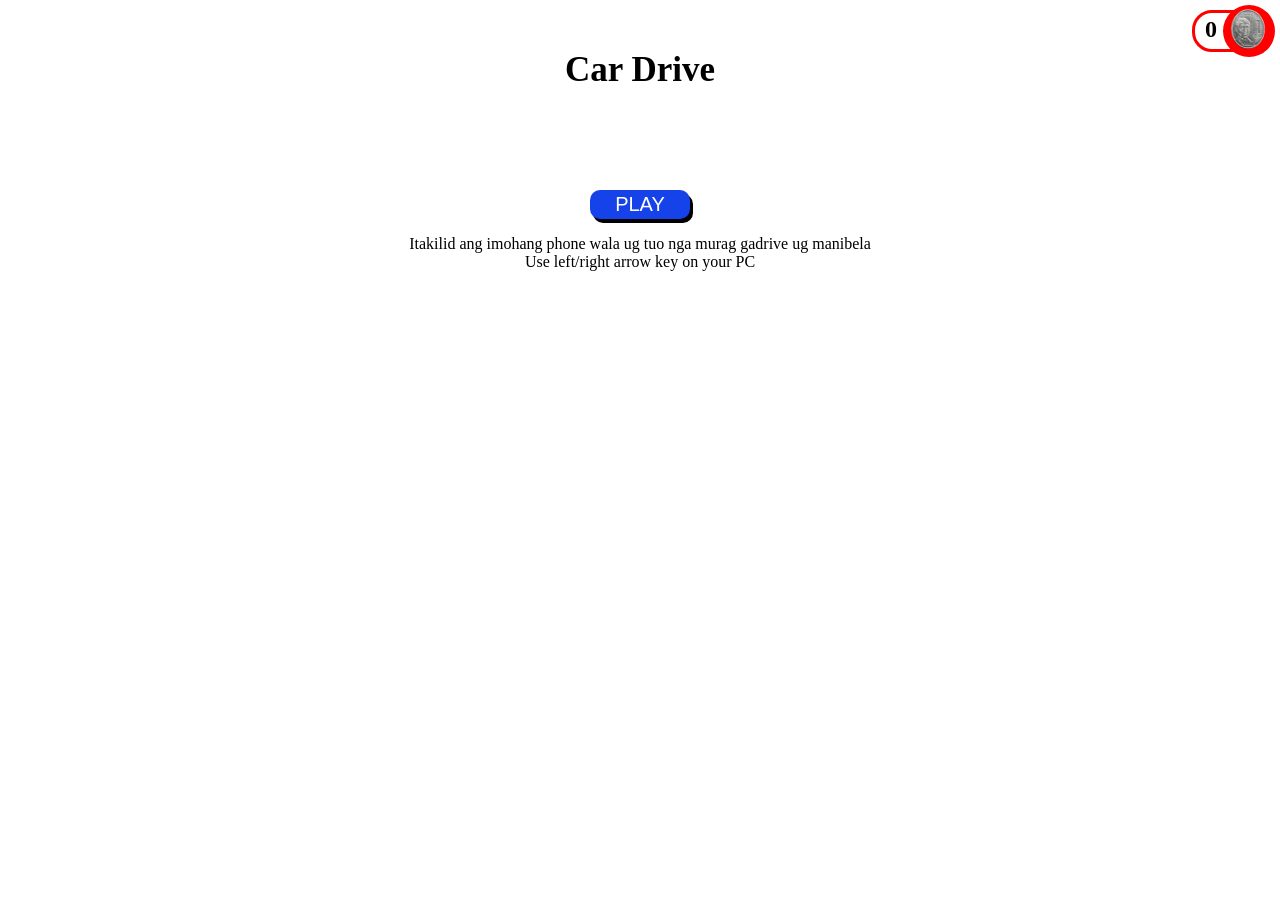
==== commit 0607a735: "Update index.html" ====
--- a/CarRace/index.html
+++ b/CarRace/index.html
@@ -3,16 +3,9 @@
 
   <head>
     <meta charset="UTF-8">
-    <title>Ron 3d car</title>
+    <title>3d car</title>
     <link rel="stylesheet" href="./style.css">
-
-  </head>
-    
-  <body>
-  <!DOCTYPE html>
-<html>
-    <head>
-        <title>Hazel's Car Drive</title>
+        <title> Car Drive</title>
         <meta name="viewport" content="width=device-width, initial-scale=1" >
     </head>
     <body onload="done()">
@@ -21,7 +14,7 @@
             <img src="coin.png" id="cn">
         </div>
         <div class="gameHome" id="startPage">
-            <div id="gameTitle">Hazel's Car Drive</div>
+            <div id="gameTitle">Car Drive</div>
             <button onclick="ld()" id="playBtn"><span style="font-size:18px">Loading Assets<br>Please Wait...<br>This may take a few seconds for first time</span></button><br>
             <div id="ldc"><div id="loading"></div></div>
             <p>Itakilid ang imohang phone wala ug tuo nga murag gadrive ug manibela<br>Use left/right arrow key on your PC</p>
@@ -163,7 +156,7 @@
             
             var trees = [];
             for(var n = 0; n < ((h*0.7)/50-2); n++){
-                trees.push(new TreeBuilder(Math.floor(Math.random()*5),Math.floor(Math.random()*4),stp+n*50,2));
+                trees.push(new TreeBuilder(Math.floor(Math.random()*4),Math.floor(Math.random()*4),stp+n*50,2));
             }
             
             
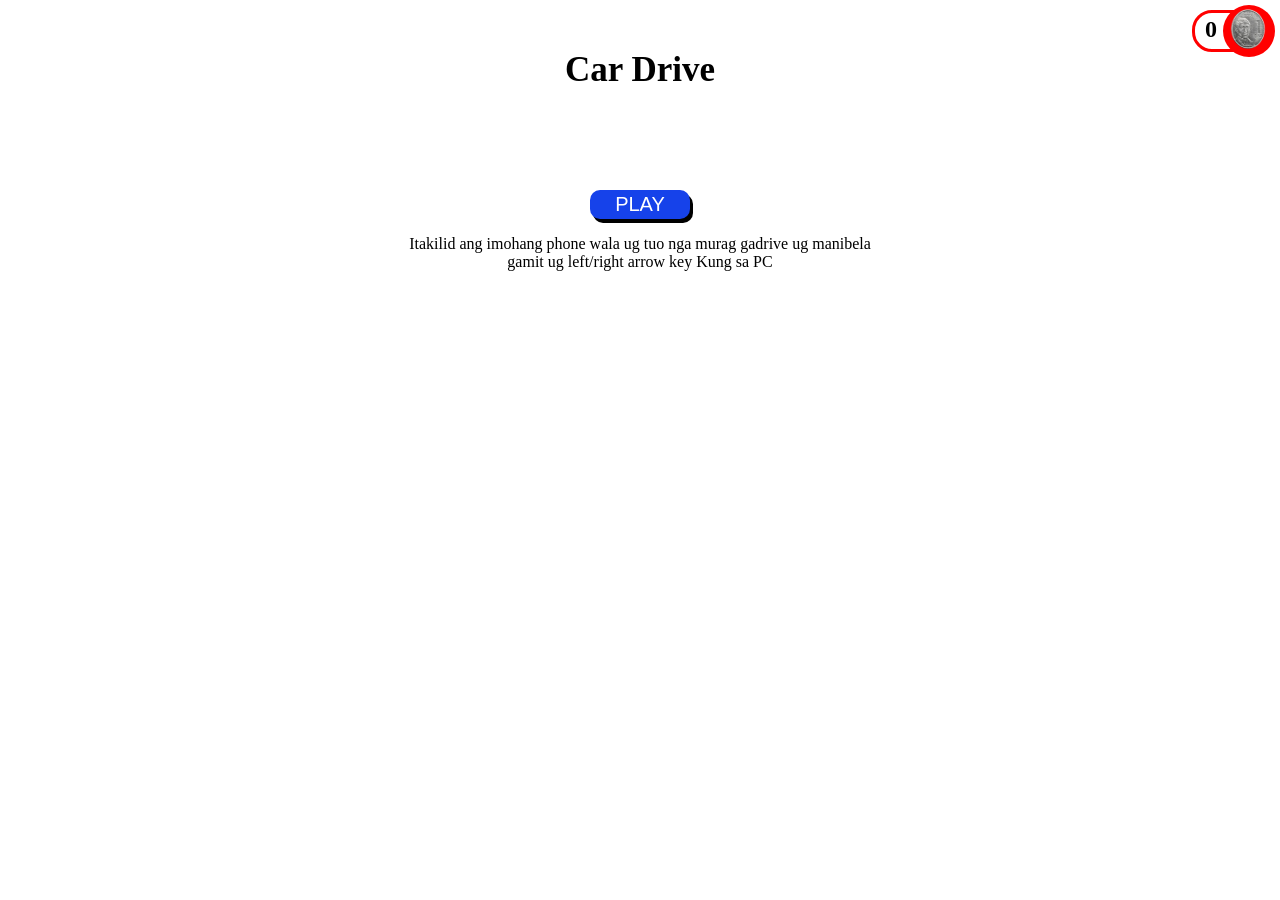
==== commit 6c5feaae: "Update index.html" ====
--- a/CarRace/index.html
+++ b/CarRace/index.html
@@ -17,7 +17,7 @@
             <div id="gameTitle">Car Drive</div>
             <button onclick="ld()" id="playBtn"><span style="font-size:18px">Loading Assets<br>Please Wait...<br>This may take a few seconds for first time</span></button><br>
             <div id="ldc"><div id="loading"></div></div>
-            <p>Itakilid ang imohang phone wala ug tuo nga murag gadrive ug manibela<br>Use left/right arrow key on your PC</p>
+            <p>Itakilid ang imohang phone wala ug tuo nga murag gadrive ug manibela<br>gamit ug left/right arrow key Kung sa PC</p>
             <script type="text/javascript">
                 (function(){
                     "use strict"
